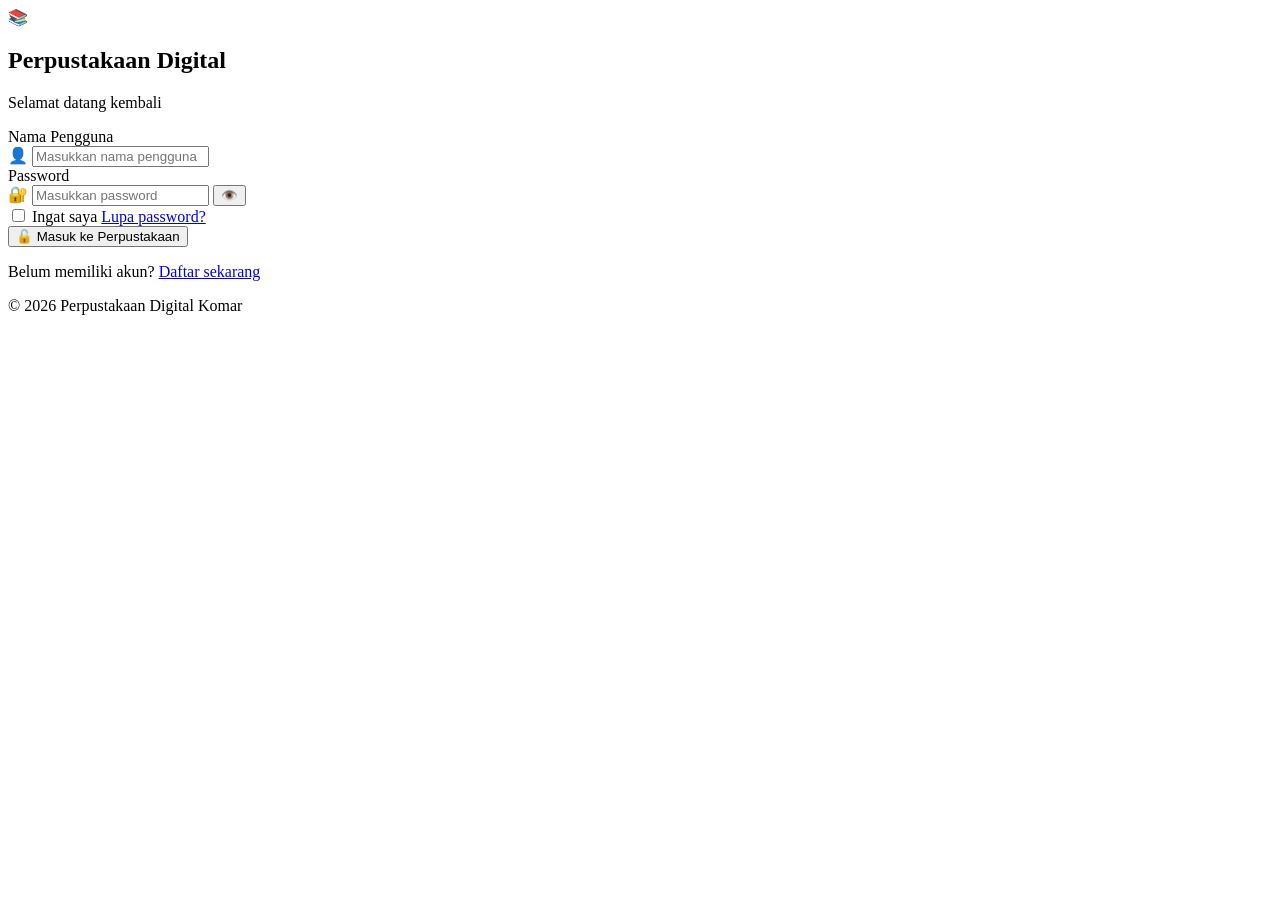
==== Login.html @ b601a6f9 "Add files via upload" ====
<!DOCTYPE html>
<html lang="id">

<head>
    <meta charset="UTF-8">
    <meta name="viewport" content="width=device-width, initial-scale=1.0">

    <title>Login | Perpustakaan Digital Komar</title>

    <link rel="stylesheet" href="gaya.css">
</head>

<body class="login-page">

    <!-- Background bergerak -->
    <div class="background-animation">

        <span></span>
        <span></span>
        <span></span>
        <span></span>
        <span></span>
        <span></span>
        <span></span>

    </div>


    <!-- Login -->
    <main class="login-wrapper">

        <section class="login-card">

            <!-- Logo -->
            <div class="login-logo">
                📚
            </div>

            <div class="login-title">

                <h1>Perpustakaan Digital</h1>

                <p>
                    Selamat datang kembali
                </p>

            </div>


            <!-- Form -->
            <form id="loginForm">

                <!-- Username -->
                <div class="input-group">

                    <label for="username">
                        Nama Pengguna
                    </label>

                    <div class="input-box">

                        <span>👤</span>

                        <input
                            type="text"
                            id="username"
                            placeholder="Masukkan nama pengguna"
                            required
                        >

                    </div>

                </div>


                <!-- Password -->
                <div class="input-group">

                    <label for="password">
                        Password
                    </label>

                    <div class="input-box">

                        <span>🔐</span>

                        <input
                            type="password"
                            id="password"
                            placeholder="Masukkan password"
                            required
                        >

                        <button
                            type="button"
                            id="showPassword"
                            class="eye-button"
                        >
                            👁️
                        </button>

                    </div>

                </div>


                <!-- Ingat saya -->
                <div class="login-options">

                    <label class="remember">

                        <input type="checkbox">

                        <span>Ingat saya</span>

                    </label>

                    <a href="#">
                        Lupa password?
                    </a>

                </div>


                <!-- Tombol -->
                <button
                    type="submit"
                    class="login-button"
                    id="loginButton"
                >

                    <span id="buttonText">
                        🔓 Masuk ke Perpustakaan
                    </span>

                </button>

            </form>


            <!-- Daftar -->
            <div class="register-text">

                <p>
                    Belum memiliki akun?
                    <a href="#">Daftar sekarang</a>
                </p>

            </div>


            <!-- Footer -->
            <div class="login-footer">

                <p>
                    © 2026 Perpustakaan Digital Komar
                </p>

            </div>

        </section>

    </main>


    <script src="login.js"></script>

</body>

</html>
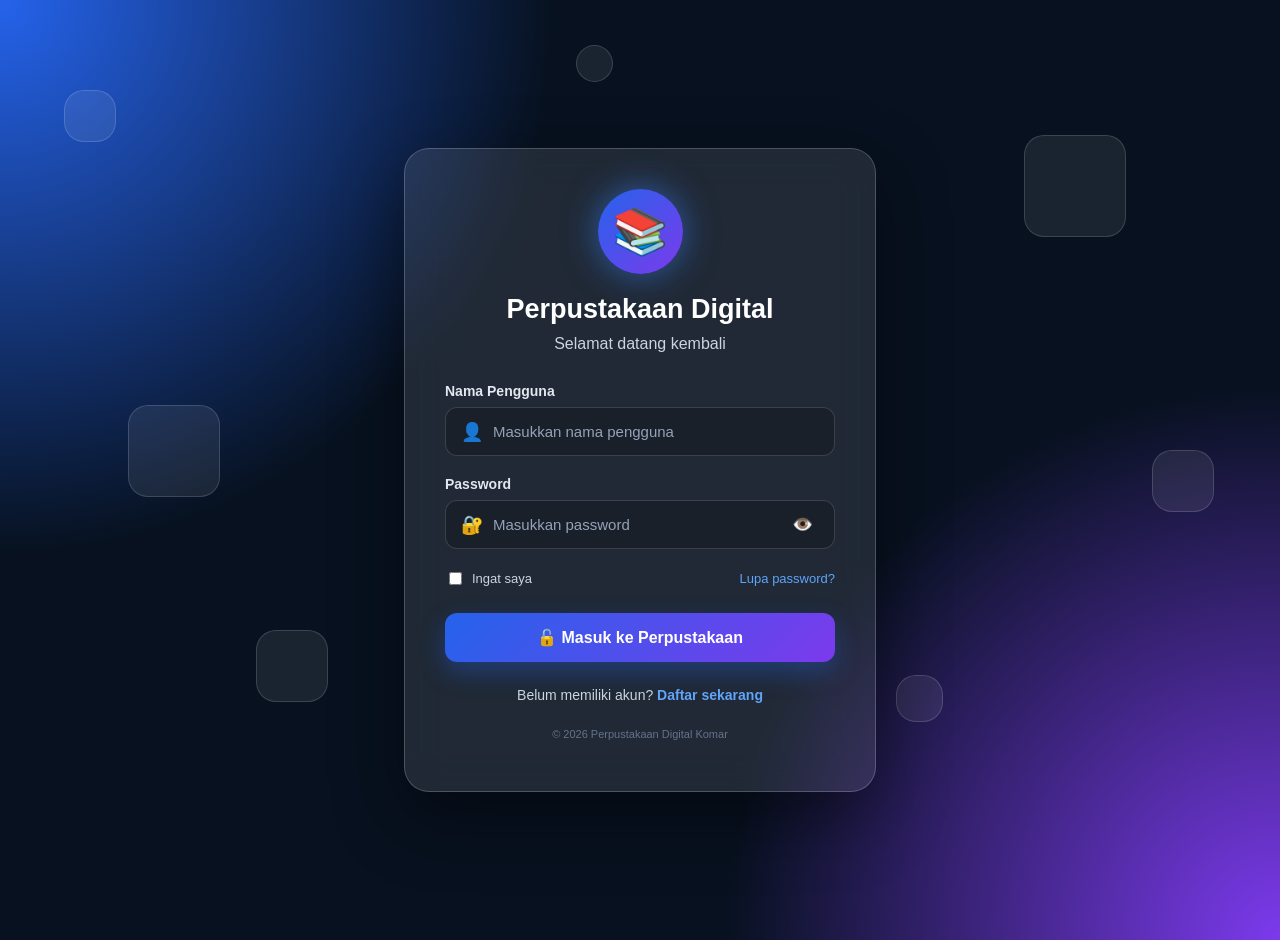
==== commit 9b8de1ff: "Update Login.html" ====
--- a/Login.html
+++ b/Login.html
@@ -2,6 +2,7 @@
 <html lang="id">
 
 <head>
+    <link rel="stylesheet" href="style.css">
     <meta charset="UTF-8">
     <meta name="viewport" content="width=device-width, initial-scale=1.0">
 
@@ -164,7 +165,8 @@
 
 
     <script src="login.js"></script>
+<script src="login.js"></script>
 
 </body>
 
-</html>+</html>
--- a/style.css
+++ b/style.css
@@ -0,0 +1,636 @@
+/* =========================================
+   LOGIN PROFESIONAL
+========================================= */
+
+.login-page {
+
+    margin: 0;
+    min-height: 100vh;
+
+    font-family: Arial, sans-serif;
+
+    background:
+        radial-gradient(
+            circle at top left,
+            #2563eb,
+            transparent 35%
+        ),
+        radial-gradient(
+            circle at bottom right,
+            #7c3aed,
+            transparent 35%
+        ),
+        #07111f;
+
+    color: white;
+
+    overflow: hidden;
+}
+
+
+/* =========================================
+   BACKGROUND ANIMATION
+========================================= */
+
+.background-animation {
+
+    position: fixed;
+
+    width: 100%;
+    height: 100%;
+
+    overflow: hidden;
+
+    z-index: 0;
+
+}
+
+
+.background-animation span {
+
+    position: absolute;
+
+    display: block;
+
+    width: 80px;
+    height: 80px;
+
+    background: rgba(255,255,255,0.08);
+
+    border: 1px solid rgba(255,255,255,0.15);
+
+    border-radius: 20px;
+
+    animation: floating 15s linear infinite;
+
+}
+
+
+.background-animation span:nth-child(1) {
+
+    left: 5%;
+    top: 10%;
+
+    width: 50px;
+    height: 50px;
+
+    animation-duration: 12s;
+
+}
+
+
+.background-animation span:nth-child(2) {
+
+    left: 80%;
+    top: 15%;
+
+    width: 100px;
+    height: 100px;
+
+    animation-duration: 18s;
+
+}
+
+
+.background-animation span:nth-child(3) {
+
+    left: 20%;
+    top: 70%;
+
+    width: 70px;
+    height: 70px;
+
+    animation-duration: 20s;
+
+}
+
+
+.background-animation span:nth-child(4) {
+
+    left: 70%;
+    top: 75%;
+
+    width: 45px;
+    height: 45px;
+
+    animation-duration: 14s;
+
+}
+
+
+.background-animation span:nth-child(5) {
+
+    left: 45%;
+    top: 5%;
+
+    width: 35px;
+    height: 35px;
+
+    animation-duration: 17s;
+
+}
+
+
+.background-animation span:nth-child(6) {
+
+    left: 90%;
+    top: 50%;
+
+    width: 60px;
+    height: 60px;
+
+    animation-duration: 22s;
+
+}
+
+
+.background-animation span:nth-child(7) {
+
+    left: 10%;
+    top: 45%;
+
+    width: 90px;
+    height: 90px;
+
+    animation-duration: 19s;
+
+}
+
+
+@keyframes floating {
+
+    0% {
+
+        transform:
+            translateY(100vh)
+            rotate(0deg);
+
+        opacity: 0;
+
+    }
+
+    20% {
+
+        opacity: 1;
+
+    }
+
+    80% {
+
+        opacity: 1;
+
+    }
+
+    100% {
+
+        transform:
+            translateY(-120vh)
+            rotate(360deg);
+
+        opacity: 0;
+
+    }
+
+}
+
+
+/* =========================================
+   LOGIN WRAPPER
+========================================= */
+
+.login-wrapper {
+
+    position: relative;
+
+    z-index: 2;
+
+    min-height: 100vh;
+
+    display: flex;
+
+    justify-content: center;
+
+    align-items: center;
+
+    padding: 20px;
+
+}
+
+
+/* =========================================
+   LOGIN CARD
+========================================= */
+
+.login-card {
+
+    width: 390px;
+
+    padding: 40px;
+
+    border-radius: 25px;
+
+    background:
+        rgba(255,255,255,0.10);
+
+    border:
+        1px solid rgba(255,255,255,0.20);
+
+    backdrop-filter: blur(20px);
+
+    box-shadow:
+        0 25px 70px rgba(0,0,0,0.45);
+
+    animation: cardAppear 1s ease;
+
+}
+
+
+@keyframes cardAppear {
+
+    from {
+
+        opacity: 0;
+
+        transform:
+            translateY(40px)
+            scale(0.95);
+
+    }
+
+    to {
+
+        opacity: 1;
+
+        transform:
+            translateY(0)
+            scale(1);
+
+    }
+
+}
+
+
+/* =========================================
+   LOGO
+========================================= */
+
+.login-logo {
+
+    width: 85px;
+    height: 85px;
+
+    margin: 0 auto 20px;
+
+    display: flex;
+
+    justify-content: center;
+    align-items: center;
+
+    font-size: 45px;
+
+    border-radius: 50%;
+
+    background:
+        linear-gradient(
+            135deg,
+            #2563eb,
+            #7c3aed
+        );
+
+    box-shadow:
+        0 0 35px rgba(59,130,246,0.6);
+
+    animation: logoFloat 3s ease-in-out infinite;
+
+}
+
+
+@keyframes logoFloat {
+
+    0%, 100% {
+
+        transform: translateY(0);
+
+    }
+
+    50% {
+
+        transform: translateY(-8px);
+
+    }
+
+}
+
+
+/* =========================================
+   JUDUL
+========================================= */
+
+.login-title {
+
+    text-align: center;
+
+    margin-bottom: 30px;
+
+}
+
+
+.login-title h1 {
+
+    margin: 0;
+
+    font-size: 27px;
+
+    color: white;
+
+}
+
+
+.login-title p {
+
+    margin-top: 10px;
+
+    color: #cbd5e1;
+
+}
+
+
+/* =========================================
+   INPUT
+========================================= */
+
+.input-group {
+
+    margin-bottom: 20px;
+
+}
+
+
+.input-group label {
+
+    display: block;
+
+    margin-bottom: 8px;
+
+    color: #e2e8f0;
+
+    font-size: 14px;
+
+    font-weight: bold;
+
+}
+
+
+.input-box {
+
+    display: flex;
+
+    align-items: center;
+
+    gap: 10px;
+
+    padding: 0 15px;
+
+    border-radius: 12px;
+
+    background:
+        rgba(0,0,0,0.20);
+
+    border:
+        1px solid rgba(255,255,255,0.15);
+
+    transition: 0.3s;
+
+}
+
+
+.input-box:focus-within {
+
+    border-color: #60a5fa;
+
+    box-shadow:
+        0 0 15px rgba(59,130,246,0.35);
+
+    transform: translateY(-2px);
+
+}
+
+
+.input-box span {
+
+    font-size: 18px;
+
+}
+
+
+.input-box input {
+
+    width: 100%;
+
+    padding: 15px 0;
+
+    border: none;
+
+    outline: none;
+
+    background: transparent;
+
+    color: white;
+
+    font-size: 15px;
+
+}
+
+
+.input-box input::placeholder {
+
+    color: #94a3b8;
+
+}
+
+
+/* =========================================
+   TOMBOL MATA
+========================================= */
+
+.eye-button {
+
+    border: none;
+
+    background: transparent;
+
+    cursor: pointer;
+
+    font-size: 17px;
+
+}
+
+
+/* =========================================
+   OPTIONS
+========================================= */
+
+.login-options {
+
+    display: flex;
+
+    justify-content: space-between;
+
+    align-items: center;
+
+    margin-bottom: 25px;
+
+    font-size: 13px;
+
+}
+
+
+.remember {
+
+    display: flex;
+
+    gap: 7px;
+
+    align-items: center;
+
+    color: #cbd5e1;
+
+}
+
+
+.login-options a {
+
+    color: #60a5fa;
+
+    text-decoration: none;
+
+}
+
+
+.login-options a:hover {
+
+    text-decoration: underline;
+
+}
+
+
+/* =========================================
+   BUTTON
+========================================= */
+
+.login-button {
+
+    width: 100%;
+
+    padding: 15px;
+
+    border: none;
+
+    border-radius: 12px;
+
+    cursor: pointer;
+
+    color: white;
+
+    font-size: 16px;
+
+    font-weight: bold;
+
+    background:
+        linear-gradient(
+            135deg,
+            #2563eb,
+            #7c3aed
+        );
+
+    box-shadow:
+        0 10px 25px rgba(37,99,235,0.35);
+
+    transition: 0.3s;
+
+}
+
+
+.login-button:hover {
+
+    transform: translateY(-3px);
+
+    box-shadow:
+        0 15px 35px rgba(37,99,235,0.55);
+
+}
+
+
+.login-button:active {
+
+    transform: scale(0.97);
+
+}
+
+
+/* =========================================
+   REGISTER
+========================================= */
+
+.register-text {
+
+    text-align: center;
+
+    margin-top: 25px;
+
+    color: #cbd5e1;
+
+    font-size: 14px;
+
+}
+
+
+.register-text a {
+
+    color: #60a5fa;
+
+    font-weight: bold;
+
+    text-decoration: none;
+
+}
+
+
+/* =========================================
+   FOOTER
+========================================= */
+
+.login-footer {
+
+    text-align: center;
+
+    margin-top: 25px;
+
+    color: #64748b;
+
+    font-size: 11px;
+
+}
+
+
+/* =========================================
+   HP
+========================================= */
+
+@media (max-width: 500px) {
+
+    .login-card {
+
+        width: 100%;
+
+        padding: 30px 22px;
+
+    }
+
+    .login-title h1 {
+
+        font-size: 23px;
+
+    }
+
+}
